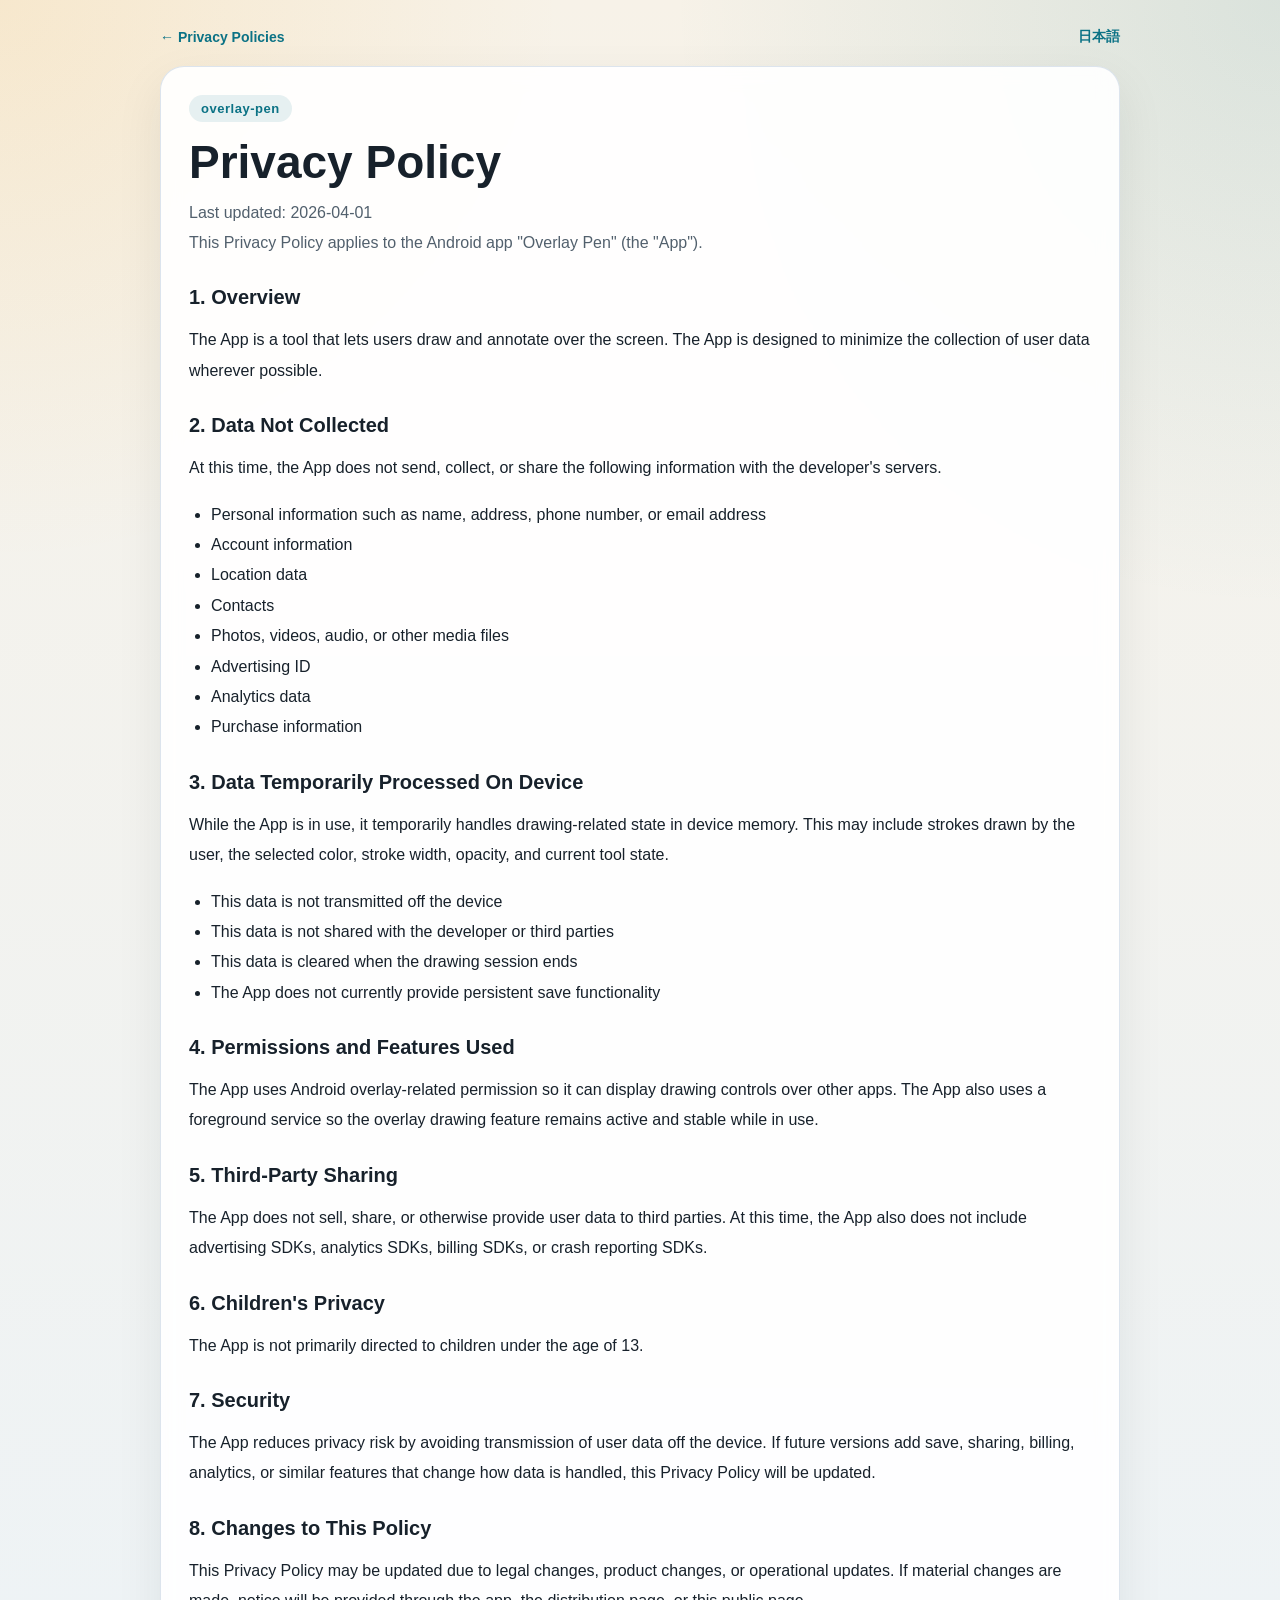
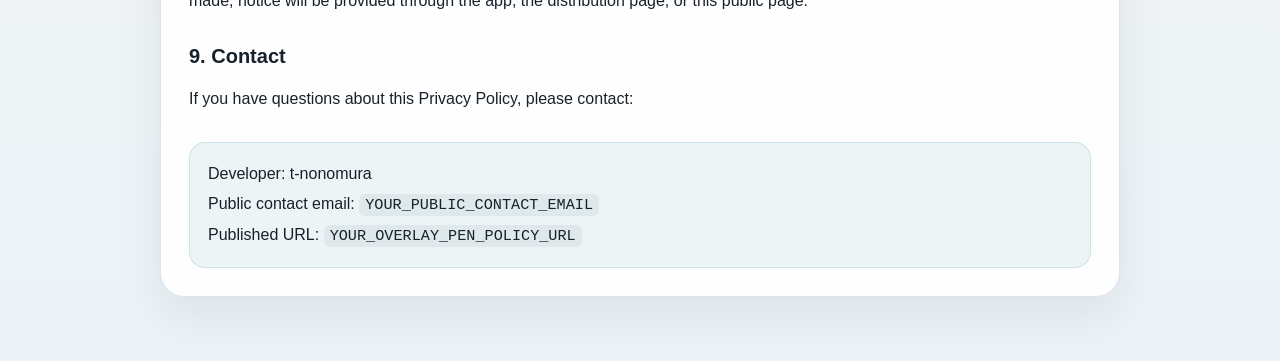
==== overlay-pen/en/index.html @ a671a62e "Add privacy policy pages" ====
<!doctype html>
<html lang="en">
<head>
  <meta charset="utf-8">
  <meta name="viewport" content="width=device-width, initial-scale=1">
  <title>Privacy Policy | Overlay Pen</title>
  <meta name="description" content="Public privacy policy page for Overlay Pen.">
  <meta name="theme-color" content="#0b7285">
  <link rel="stylesheet" href="../../assets/site.css">
  <link rel="alternate" hreflang="ja" href="../">
  <link rel="alternate" hreflang="en" href="./">
</head>
<body>
  <main>
    <div class="topbar">
      <a href="../../">← Privacy Policies</a>
      <a href="../">日本語</a>
    </div>

    <section class="panel">
      <div class="eyebrow">overlay-pen</div>
      <h1>Privacy Policy</h1>
      <p class="lead">Last updated: 2026-04-01<br>This Privacy Policy applies to the Android app "Overlay Pen" (the "App").</p>

      <h2>1. Overview</h2>
      <p>The App is a tool that lets users draw and annotate over the screen. The App is designed to minimize the collection of user data wherever possible.</p>

      <h2>2. Data Not Collected</h2>
      <p>At this time, the App does not send, collect, or share the following information with the developer's servers.</p>
      <ul>
        <li>Personal information such as name, address, phone number, or email address</li>
        <li>Account information</li>
        <li>Location data</li>
        <li>Contacts</li>
        <li>Photos, videos, audio, or other media files</li>
        <li>Advertising ID</li>
        <li>Analytics data</li>
        <li>Purchase information</li>
      </ul>

      <h2>3. Data Temporarily Processed On Device</h2>
      <p>While the App is in use, it temporarily handles drawing-related state in device memory. This may include strokes drawn by the user, the selected color, stroke width, opacity, and current tool state.</p>
      <ul>
        <li>This data is not transmitted off the device</li>
        <li>This data is not shared with the developer or third parties</li>
        <li>This data is cleared when the drawing session ends</li>
        <li>The App does not currently provide persistent save functionality</li>
      </ul>

      <h2>4. Permissions and Features Used</h2>
      <p>The App uses Android overlay-related permission so it can display drawing controls over other apps. The App also uses a foreground service so the overlay drawing feature remains active and stable while in use.</p>

      <h2>5. Third-Party Sharing</h2>
      <p>The App does not sell, share, or otherwise provide user data to third parties. At this time, the App also does not include advertising SDKs, analytics SDKs, billing SDKs, or crash reporting SDKs.</p>

      <h2>6. Children's Privacy</h2>
      <p>The App is not primarily directed to children under the age of 13.</p>

      <h2>7. Security</h2>
      <p>The App reduces privacy risk by avoiding transmission of user data off the device. If future versions add save, sharing, billing, analytics, or similar features that change how data is handled, this Privacy Policy will be updated.</p>

      <h2>8. Changes to This Policy</h2>
      <p>This Privacy Policy may be updated due to legal changes, product changes, or operational updates. If material changes are made, notice will be provided through the app, the distribution page, or this public page.</p>

      <h2>9. Contact</h2>
      <p>If you have questions about this Privacy Policy, please contact:</p>

      <div class="contact-box">
        <p>Developer: t-nonomura</p>
        <p>Public contact email: <code>YOUR_PUBLIC_CONTACT_EMAIL</code></p>
        <p>Published URL: <code>YOUR_OVERLAY_PEN_POLICY_URL</code></p>
      </div>
    </section>
  </main>
</body>
</html>
---- assets/site.css ----
:root {
  color-scheme: light;
  --bg-top: #f7f2e8;
  --bg-bottom: #ecf3f8;
  --panel: rgba(255, 255, 255, 0.92);
  --text: #17212b;
  --muted: #52606d;
  --line: #d9e2ec;
  --accent: #0b7285;
  --accent-strong: #095c6b;
  --tag-bg: rgba(11, 114, 133, 0.1);
  --shadow: 0 18px 48px rgba(23, 33, 43, 0.08);
}

* {
  box-sizing: border-box;
}

body {
  margin: 0;
  min-height: 100vh;
  color: var(--text);
  font-family: "Segoe UI", "Hiragino Sans", "Yu Gothic UI", sans-serif;
  background:
    radial-gradient(circle at top left, rgba(245, 158, 11, 0.12), transparent 24%),
    radial-gradient(circle at top right, rgba(11, 114, 133, 0.12), transparent 26%),
    linear-gradient(180deg, var(--bg-top) 0%, var(--bg-bottom) 100%);
}

a {
  color: var(--accent);
}

a:hover {
  color: var(--accent-strong);
}

main {
  width: min(960px, calc(100% - 32px));
  margin: 0 auto;
  padding: 28px 0 64px;
}

.topbar {
  display: flex;
  justify-content: space-between;
  align-items: center;
  gap: 12px;
  margin-bottom: 20px;
  color: var(--muted);
  font-size: 14px;
}

.topbar a {
  text-decoration: none;
  font-weight: 600;
}

.panel {
  background: var(--panel);
  border: 1px solid rgba(217, 226, 236, 0.9);
  border-radius: 24px;
  padding: 28px;
  box-shadow: var(--shadow);
  backdrop-filter: blur(10px);
}

.eyebrow {
  display: inline-block;
  padding: 6px 12px;
  border-radius: 999px;
  background: var(--tag-bg);
  color: var(--accent);
  font-size: 13px;
  font-weight: 700;
  letter-spacing: 0.04em;
}

h1 {
  margin: 16px 0 10px;
  font-size: clamp(32px, 4.6vw, 46px);
  line-height: 1.08;
}

h2 {
  margin: 28px 0 10px;
  font-size: 20px;
}

p,
li {
  line-height: 1.9;
}

.lead {
  margin: 0 0 22px;
  color: var(--muted);
}

.cards {
  display: grid;
  grid-template-columns: repeat(auto-fit, minmax(240px, 1fr));
  gap: 14px;
  margin-top: 24px;
}

.card {
  display: block;
  padding: 18px;
  border-radius: 18px;
  border: 1px solid var(--line);
  background: rgba(255, 255, 255, 0.88);
  text-decoration: none;
  color: inherit;
  transition: transform 120ms ease, border-color 120ms ease, box-shadow 120ms ease;
}

.card:hover {
  transform: translateY(-2px);
  border-color: rgba(11, 114, 133, 0.35);
  box-shadow: 0 10px 24px rgba(24, 33, 47, 0.08);
}

.card strong {
  display: block;
  margin-bottom: 6px;
  font-size: 18px;
}

.card span {
  color: var(--muted);
  font-size: 14px;
  line-height: 1.7;
}

ul {
  margin: 10px 0 0;
  padding-left: 22px;
}

code {
  font-family: Consolas, "Courier New", monospace;
  font-size: 0.95em;
  background: rgba(16, 42, 67, 0.06);
  padding: 2px 6px;
  border-radius: 6px;
}

.contact-box,
.note {
  margin-top: 28px;
  padding: 16px 18px;
  border-radius: 16px;
  border: 1px solid rgba(11, 114, 133, 0.14);
  background: rgba(11, 114, 133, 0.07);
}

.contact-box p,
.note p,
.meta {
  margin: 0;
}

.meta {
  margin-top: 18px;
  font-size: 13px;
  color: var(--muted);
}

@media (max-width: 640px) {
  main {
    width: min(100%, calc(100% - 20px));
    padding: 18px 0 36px;
  }

  .panel {
    padding: 20px;
    border-radius: 20px;
  }

  .topbar {
    align-items: flex-start;
    flex-direction: column;
  }
}
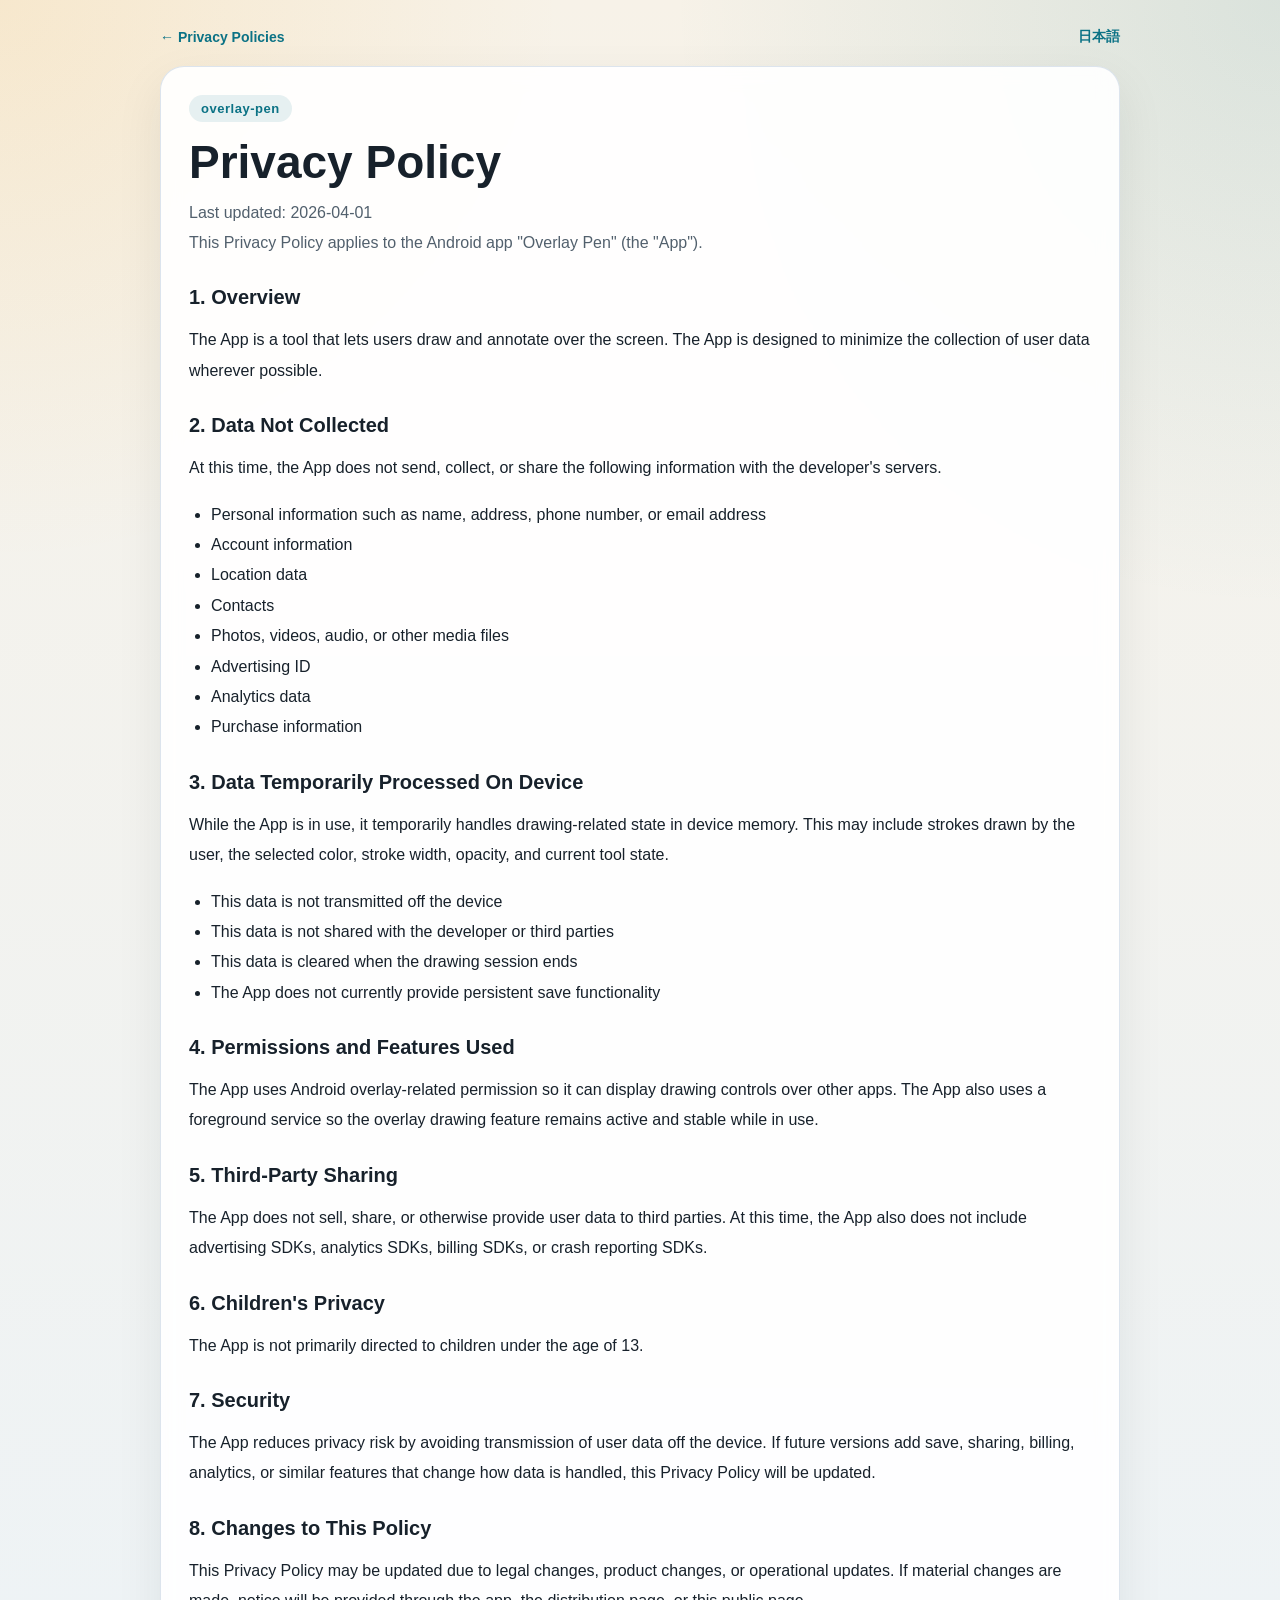
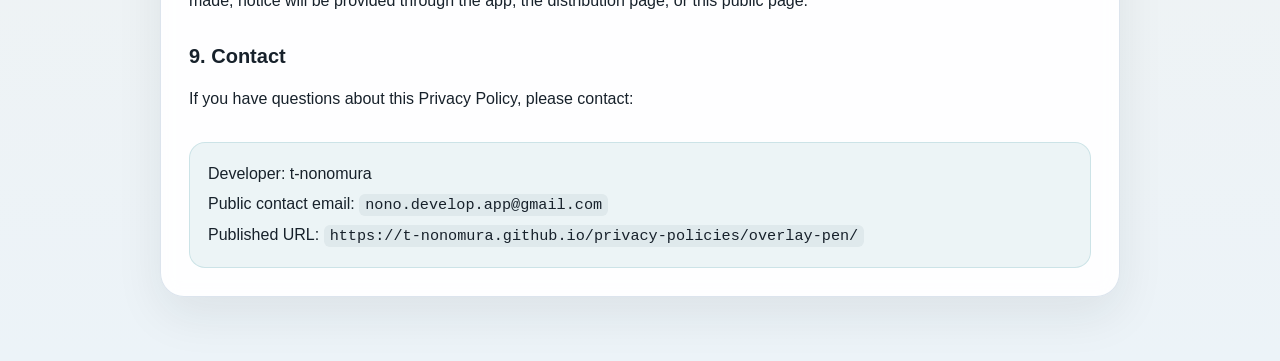
==== commit 5b1e94e5: "Update overlay-pen policy contact details" ====
--- a/overlay-pen/en/index.html
+++ b/overlay-pen/en/index.html
@@ -67,8 +67,8 @@
 
       <div class="contact-box">
         <p>Developer: t-nonomura</p>
-        <p>Public contact email: <code>YOUR_PUBLIC_CONTACT_EMAIL</code></p>
-        <p>Published URL: <code>YOUR_OVERLAY_PEN_POLICY_URL</code></p>
+        <p>Public contact email: <code>nono.develop.app@gmail.com</code></p>
+        <p>Published URL: <code>https://t-nonomura.github.io/privacy-policies/overlay-pen/</code></p>
       </div>
     </section>
   </main>
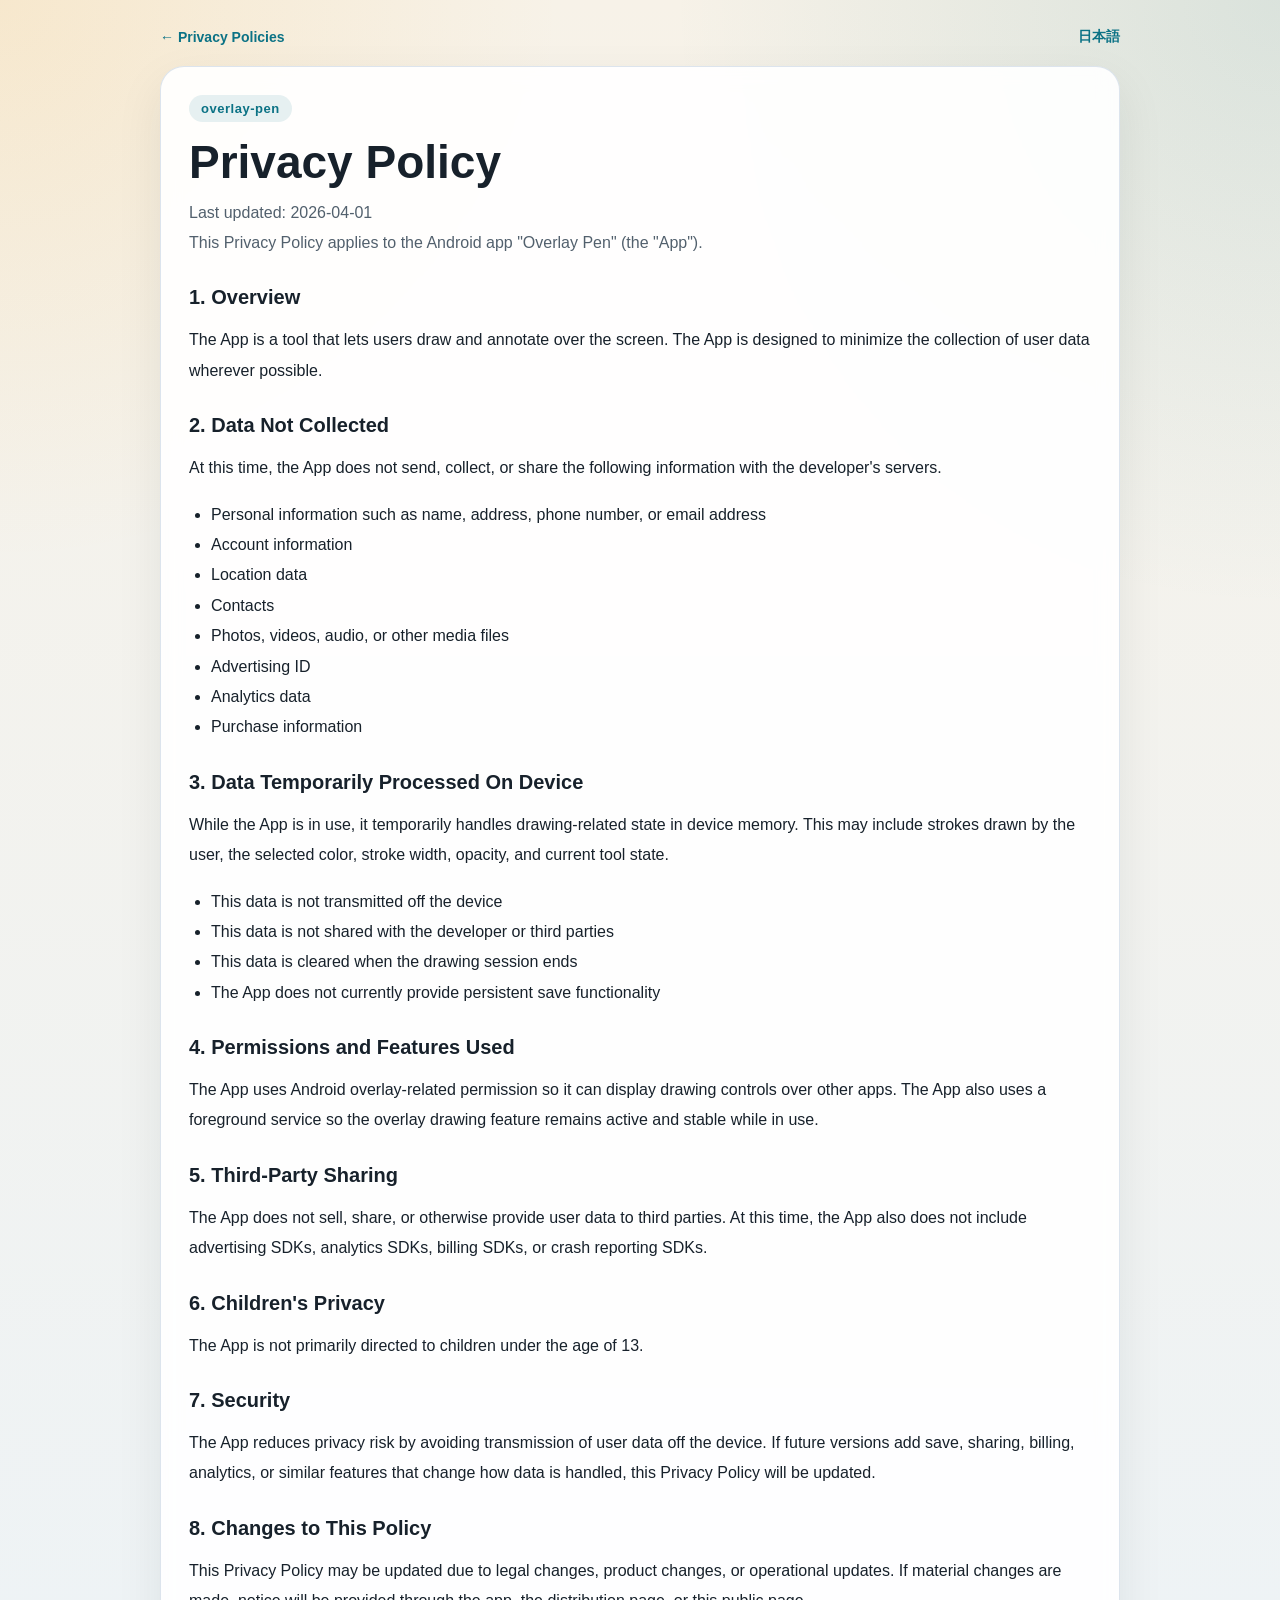
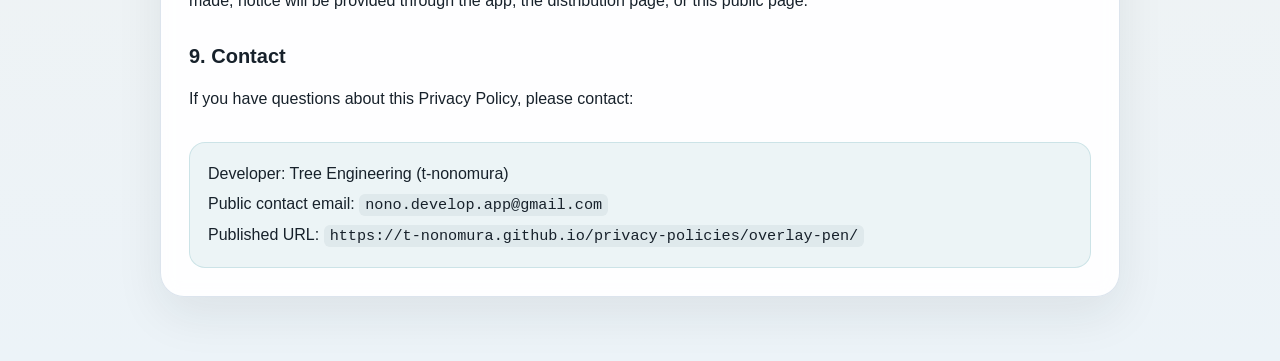
==== commit 9ce24c41: "Update developer display name" ====
--- a/overlay-pen/en/index.html
+++ b/overlay-pen/en/index.html
@@ -66,7 +66,7 @@
       <p>If you have questions about this Privacy Policy, please contact:</p>
 
       <div class="contact-box">
-        <p>Developer: t-nonomura</p>
+        <p>Developer: Tree Engineering (t-nonomura)</p>
         <p>Public contact email: <code>nono.develop.app@gmail.com</code></p>
         <p>Published URL: <code>https://t-nonomura.github.io/privacy-policies/overlay-pen/</code></p>
       </div>
